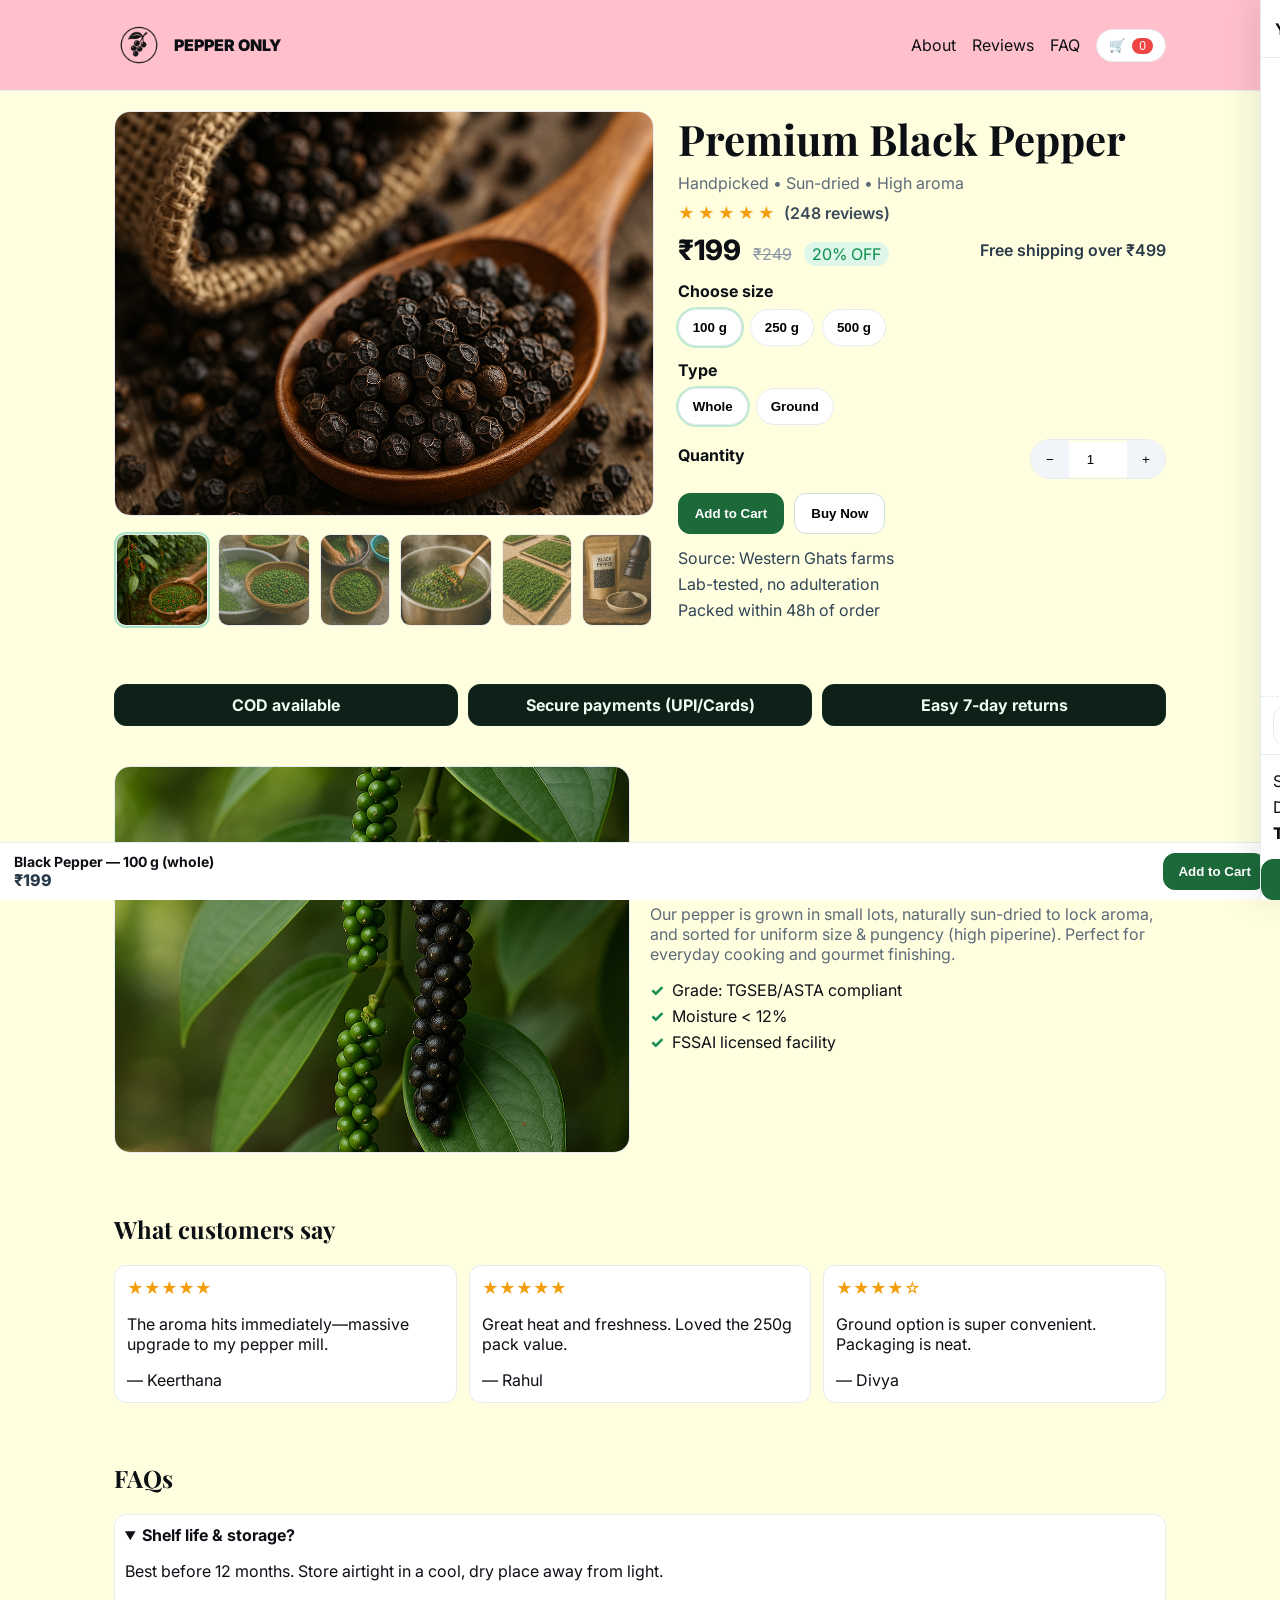
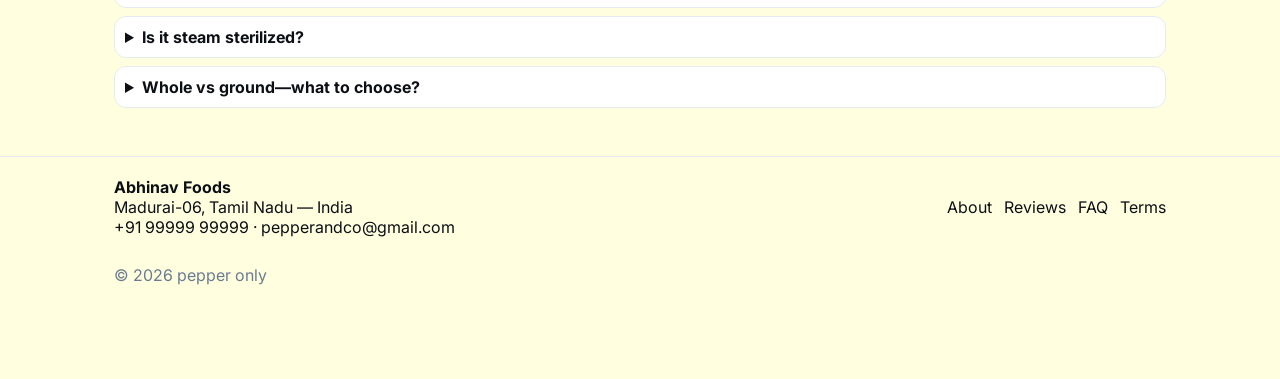
==== index.html @ df0f3487 "Initial commit (pepper site)" ====
<!doctype html>
<html lang="en">
<head>
  <meta charset="utf-8" />
  <meta name="viewport" content="width=device-width, initial-scale=1" />
  <title>Premium Black Pepper — Single Product Store</title>
  <meta name="description" content="Fresh, sun-dried premium black pepper. Whole & ground. Free shipping on orders over ₹499." />
  <link rel="preconnect" href="https://fonts.gstatic.com" crossorigin>
  <link href="https://fonts.googleapis.com/css2?family=Playfair+Display:wght@600&family=Inter:wght@400;600;800&display=swap" rel="stylesheet">
  <link rel="stylesheet" href="style.css" />
  <link rel="stylesheet" href="style.css?v=pepper_fix1">
  <script src="script.js?v=pepper_fix1" defer></script>

  <script type="application/ld+json">
  {
    "@context":"https://schema.org/",
    "@type":"Product",
    "name":"Premium Black Pepper",
    "image":["pepper1.png","pepper2.png","pepper3.png"],
    "description":"Fresh, bold aroma, high piperine content. Handpicked and sun-dried.",
    "brand":{"@type":"Brand","name":"Abhinav Foods"},
    "offers":{"@type":"Offer","priceCurrency":"INR","price":"199","availability":"https://schema.org/InStock"}
  }
  </script>
  <script>
  // paste your exact Web App URL that ends with /exec
  window.GS_WEBAPP_URL = "https://script.google.com/macros/s/AKfycbylDmZQ2lo8jhVNktpoNhdhgkB7zOcmfiHMbW0wkCZB1uaj_6yRbFtuyJUjTVruCbw/exec";
</script>
</head>
<body>

  <!-- NAV -->
  <header class="nav">
    <div class="container nav-inner">
      <a class="brand" href="#">
        <img src="logoo.png" alt="Brand" width="50" height="50">
        <span>PEPPER ONLY</span>
      </a>
      <nav class="menu">
        <a href="#about">About</a>
        <a href="#reviews">Reviews</a>
        <a href="#faq">FAQ</a>
        <button id="open-cart" class="icon-btn" aria-label="Open cart">🛒<span id="cart-count" class="badge">0</span></button>
      </nav>
    </div>
  </header>

  <!-- HERO / PRODUCT -->
  <main class="container product">
    <section class="gallery">
      <img id="heroImg" src="pepper.png" alt="Premium black pepper" class="hero-img">
     <div class="thumbs-scroll">
  <div class="thumbs">
    <img class="thumb active" src="p1.png" data-big="p1.png" alt="Main"      loading="lazy" width="300" height="300">
    <img class="thumb"         src="p2.png" data-big="p2.png" alt="Close up"  loading="lazy" width="300" height="300">
    <img class="thumb"         src="p3.png" data-big="p3.png" alt="Serving"   loading="lazy" width="300" height="300">
    <img class="thumb"         src="p4.png" data-big="p4.png" alt="Main"      loading="lazy" width="300" height="300">
    <img class="thumb"         src="p5.png" data-big="p5.png" alt="Close up"  loading="lazy" width="300" height="300">
    <img class="thumb"         src="p6.png" data-big="p6.png" alt="Serving"   loading="lazy" width="300" height="300">
  </div>
</div>

    </section>

    <section class="details">
      <h1>Premium Black Pepper</h1>
      <p class="subtitle">Handpicked • Sun-dried • High aroma</p>

      <div class="rating">★ ★ ★ ★ ★ <span>(248 reviews)</span></div>

      <div class="price-row">
        <div>
          <span id="price" class="price">₹199</span>
          <span class="mrp">₹249</span>
          <span class="off">20% OFF</span>
        </div>
        <div class="ship">Free shipping over ₹499</div>
      </div>

      <!-- Variant -->
      <div class="group">
        <label class="label">Choose size</label>
        <div class="pill-row" id="variants">
          <button class="pill active" data-variant="100" data-price="199">100 g</button>
          <button class="pill" data-variant="250" data-price="399">250 g</button>
          <button class="pill" data-variant="500" data-price="699">500 g</button>
        </div>
      </div>

      <!-- Grind -->
      <div class="group">
        <label class="label">Type</label>
        <div class="pill-row" id="types">
          <button class="pill active" data-type="whole">Whole</button>
          <button class="pill" data-type="ground">Ground</button>
        </div>
      </div>

      <!-- Qty -->
      <div class="group qty-row">
        <label class="label">Quantity</label>
        <div class="qty">
          <button class="step" id="minus" aria-label="Decrease">−</button>
          <input id="qty" type="number" value="1" min="1" inputmode="numeric" />
          <button class="step" id="plus" aria-label="Increase">+</button>
        </div>
      </div>

      <!-- Add -->
      <div class="actions">
        <button id="add" class="btn primary">Add to Cart</button>
        <button id="buy" class="btn ghost">Buy Now</button>
      </div>

      <ul class="bullets">
        <li>Source: Western Ghats farms</li>
        <li>Lab-tested, no adulteration</li>
        <li>Packed within 48h of order</li>
      </ul>
    </section>
  </main>

  <!-- INFO BANDS -->
  <section class="container bands">
    <div class="band">COD available</div>
    <div class="band">Secure payments (UPI/Cards)</div>
    <div class="band">Easy 7-day returns</div>
  </section>

  <!-- ABOUT -->
  <section id="about" class="container about">
    <div class="about-media">
      <img src="pepper2.png" alt="Pepper vines">
    </div>
    <div class="about-copy">
      <h2>Bold flavour. Pure quality.</h2>
      <p>Our pepper is grown in small lots, naturally sun-dried to lock aroma, and sorted for uniform size & pungency (high piperine). Perfect for everyday cooking and gourmet finishing.</p>
      <ul class="checks">
        <li>Grade: TGSEB/ASTA compliant</li>
        <li>Moisture &lt; 12%</li>
        <li>FSSAI licensed facility</li>
      </ul>
    </div>
  </section>

  <!-- REVIEWS -->
  <section id="reviews" class="container reviews">
    <h2>What customers say</h2>
    <div class="review-grid">
      <article class="rev">
        <p class="stars">★★★★★</p>
        <p>The aroma hits immediately—massive upgrade to my pepper mill.</p>
        <span>— Keerthana</span>
      </article>
      <article class="rev">
        <p class="stars">★★★★★</p>
        <p>Great heat and freshness. Loved the 250g pack value.</p>
        <span>— Rahul</span>
      </article>
      <article class="rev">
        <p class="stars">★★★★☆</p>
        <p>Ground option is super convenient. Packaging is neat.</p>
        <span>— Divya</span>
      </article>
    </div>
  </section>

  <!-- FAQ -->
  <section id="faq" class="container faq">
    <h2>FAQs</h2>
    <details open>
      <summary>Shelf life & storage?</summary>
      <p>Best before 12 months. Store airtight in a cool, dry place away from light.</p>
    </details>
    <details>
      <summary>Is it steam sterilized?</summary>
      <p>Yes, we ensure microbial safety while retaining flavour compounds.</p>
    </details>
    <details>
      <summary>Whole vs ground—what to choose?</summary>
      <p>Whole for grinders and long shelf life. Ground for convenience and quick marinades.</p>
    </details>
  </section>

  <!-- FOOTER -->
  <footer class="footer">
    <div class="container foot-inner">
      <div>
        <strong>Abhinav Foods</strong><br>
        Madurai-06, Tamil Nadu — India<br>
        <a href="tel:+919999999999">+91 99999 99999</a> · <a href="mailto:hello@example.com">pepperandco@gmail.com</a>
      </div>
      <div class="foot-links">
        <a href="#about">About</a><a href="#reviews">Reviews</a><a href="#faq">FAQ</a><a href="#">Terms</a>
      </div>
      <p class="copy">© <span id="y"></span> pepper only</p>
    </div>
  </footer>

  <!-- STICKY MOBILE BAR -->
  <div class="sticky-bar">
    <div><strong id="stickyTitle">Black Pepper — 100 g</strong><span id="stickyPrice">₹199</span></div>
    <button id="stickyAdd" class="btn primary small">Add to Cart</button>
  </div>

  <!-- CART DRAWER -->
  <aside id="cart" class="cart" aria-hidden="true">
    <div class="cart-head">
      <strong>Your Cart</strong>
      <button id="close-cart" class="icon-btn" aria-label="Close">✕</button>
    </div>
    <div id="cart-items" class="cart-items"></div>
    <div class="coupon">
      <input id="coupon" type="text" placeholder="Coupon code (PEPPER10)">
      <button id="apply" class="btn ghost small">Apply</button>
      <span id="couponMsg" class="coupon-msg"></span>
    </div>
    <div class="totals">
      <div><span>Subtotal</span><span id="sub">₹0</span></div>
      <div><span>Discount</span><span id="disc">₹0</span></div>
      <div class="grand"><span>Total</span><span id="grand">₹0</span></div>
    </div>
    <button id="checkout" class="btn primary wide">Checkout</button>
  </aside>

  <!-- Backdrop + Checkout Modal -->
  <div id="backdrop" class="backdrop"></div>

  <div id="chkModal" class="modal" aria-hidden="true" role="dialog" aria-modal="true">
    <div class="modal-card">
      <div class="modal-head">
        <strong>Customer Details</strong>
        <button id="chkClose" class="icon-btn" aria-label="Close">✕</button>
      </div>

      <form id="chkForm" class="modal-body">
        <div class="field">
          <label>Customer Name *</label>
          <input id="fName" name="customerName" type="text" required placeholder="Your full name">
        </div>
        <div class="field">
          <label>Phone *</label>
          <input id="fPhone" name="phone" type="tel" required placeholder="10-digit phone" pattern="[0-9]{10}">
        </div>
        <div class="field">
          <label>Email</label>
          <input id="fEmail" name="email" type="email" placeholder="you@example.com">
        </div>
        <div class="field">
          <label>Quantity (g / kg) *</label>
          <input id="fQty" name="quantity" type="text" required placeholder="e.g., 2 x 100g">
          <small class="muted">Defaults to items already in your cart</small>
        </div>
        <div class="field">
          <label>Address</label>
          <textarea id="fNotes" name="notes" rows="3" placeholder="Flat/Street, landmark, special instructions"></textarea>
        </div>
        <button id="chkSubmit" class="btn primary wide" type="submit">Submit Order</button>
        <p id="chkMsg" class="muted" style="margin-top:8px"></p>
      </form>
    </div>
  </div>

  <!-- Config (match Code.gs) -->
  <script>
    window.GS_WEBAPP_URL = "https://script.google.com/macros/s/AKfycbylDmZQ2lo8jhVNktpoNhdhgkB7zOcmfiHMbW0wkCZB1uaj_6yRbFtuyJUjTVruCbw/exec";   // <-- paste your /exec
    window.GS_TOKEN      = "4f089d0559d85884075864ba7dabe741c682c42afc731a898cff3dcdebb34c7f2adc6b1947d599d4de20d9f38d5d1be7562b0c452e389c2198da855120d22eb4";      // <-- same as CFG.TOKEN
  </script>
  <script src="script.js?v=pepper_20251031"></script>

  <script src="script.js" defer></script>
  <link rel="stylesheet" href="https://cdnjs.cloudflare.com/ajax/libs/font-awesome/6.5.0/css/all.min.css">
</body>
</html>
---- style.css ----
:root{
  --bg:rgb(255,255,224);
  --ink:#0c0f14; --muted:#5d6a79;
  --brand:#1c6a3a; --brand-2:#e9f6ef;
  --stroke:#e6ebf1; --panel:#f8fafc;
}
*{box-sizing:border-box}
html,body{margin:0;background:var(--bg);color:var(--ink);font-family:Inter,system-ui,Arial}
img{max-width:100%;display:block}
a{color:inherit;text-decoration:none}
.container{max-width:1100px;margin:auto;padding:20px}

/* NAV */
.nav{position:sticky;top:0;background:pink;border-bottom:0.5px solid var(--stroke);z-index:20}
.nav-inner{display:flex;align-items:center;justify-content:space-between;gap:12px}
.brand{display:flex;align-items:center;gap:10px;font-weight:1000}
.menu{display:flex;align-items:center;gap:16px}
.icon-btn{border:1px solid var(--stroke);background:#fff;border-radius:999px;padding:8px 12px;cursor:pointer}
.badge{background:#ef4444;color:#fff;border-radius:999px;padding:1px 7px;margin-left:6px;font-size:12px}

/* PRODUCT */
.product{display:grid;grid-template-columns:1.1fr .9fr;gap:24px;align-items:start}
@media (max-width:860px){.product{grid-template-columns:1fr}}
.gallery .hero-img{border-radius:16px;aspect-ratio:4/3;object-fit:cover;border:1px solid var(--stroke)}
.thumbs{display:flex;gap:10px;margin-top:10px}
.thumbs .thumb{width:90px;height:90px;object-fit:cover;border-radius:10px;border:1px solid var(--stroke);cursor:pointer;opacity:.8}
.thumbs .thumb.active{outline:2px solid #a8e4c4;opacity:1}
.details h1{font-family:"Playfair Display",serif;margin:0 0 6px;font-size:clamp(28px,5vw,42px)}
.subtitle{color:var(--muted);margin:0 0 10px}
.rating{color:#f59e0b;font-weight:800}
.rating span{color:#3a4a5a;font-weight:600;margin-left:6px}
.price-row{display:flex;align-items:center;justify-content:space-between;margin:10px 0}
.price{font-size:28px;font-weight:800}
.mrp{text-decoration:line-through;color:#8a97a6;margin-left:8px}
.off{color:#0a8f4b;background:#dff7ea;padding:2px 8px;border-radius:999px;margin-left:8px}
.ship{color:#2a3a49;font-weight:600}
.group{margin:14px 0}
.label{display:block;font-weight:700;margin-bottom:8px}
.pill-row{display:flex;gap:8px;flex-wrap:wrap}
.pill{border:1px solid var(--stroke);background:#fff;border-radius:999px;padding:10px 14px;font-weight:700;cursor:pointer}
.pill.active{box-shadow:0 0 0 2px #bfead1}
.qty-row{display:flex;align-items:center;justify-content:space-between}
.qty{display:inline-flex;align-items:center;border:1px solid var(--stroke);border-radius:999px;overflow:hidden}
.qty input{width:58px;text-align:center;border:0;padding:10px}
.step{width:38px;height:38px;border:0;background:#f1f5f9;cursor:pointer}
.step:active{transform:scale(.98)}
.actions{display:flex;gap:10px;margin:14px 0}
.btn{padding:12px 16px;border-radius:12px;border:1px solid #cfe0d9;background:#fff;font-weight:700;cursor:pointer}
.btn.primary{background:var(--brand);color:#fff;border-color:var(--brand)}
.btn.ghost{background:#fff}
.btn.small{padding:10px 14px}
.btn.wide{width:100%}
.btn:hover{background-color:pink}
.bullets{list-style:none;padding:0;margin:10px 0;color:#304457}
.bullets li{margin:6px 0}

/* BANDS / ABOUT / REVIEWS / FAQ (no change) */
.bands{display:grid;grid-template-columns:repeat(3,1fr);gap:10px;margin-top:10px}
.band{background:#0f2019;color:#eafff4;border:1px solid #0c2c1d;padding:10px 12px;border-radius:12px;text-align:center;font-weight:700}
@media (max-width:700px){.bands{grid-template-columns:1fr}}
.about{display:grid;grid-template-columns:1fr 1fr;gap:20px;align-items:center}
.about-media img{border-radius:16px;aspect-ratio:4/3;object-fit:cover;border:1px solid var(--stroke)}
.about h2{font-family:"Playfair Display",serif;margin:0 0 6px}
.about p{color:var(--muted)}
.checks{list-style:none;padding:0;margin:10px 0}
.checks li{padding-left:22px;position:relative;margin:6px 0}
.checks li::before{content:"✓";position:absolute;left:0;top:0;color:#178f55;font-weight:800}
@media (max-width:860px){.about{grid-template-columns:1fr}}
.reviews h2,.faq h2{font-family:"Playfair Display",serif}
.review-grid{display:grid;grid-template-columns:repeat(3,1fr);gap:12px}
.rev{background:#fff;border:1px solid var(--stroke);border-radius:12px;padding:12px}
.rev .stars{color:#f59e0b;margin:0}
@media (max-width:900px){.review-grid{grid-template-columns:1fr 1fr}}
@media (max-width:560px){.review-grid{grid-template-columns:1fr}}
.faq details{background:#fff;border:1px solid var(--stroke);border-radius:12px;margin:8px 0;padding:10px}
.faq summary{font-weight:700;cursor:pointer}

/* FOOTER */
.footer{border-top:1px solid var(--stroke);margin-top:20px}
.foot-inner{display:grid;grid-template-columns:1fr auto;gap:12px;align-items:center}
.foot-links{display:flex;gap:12px}
.copy{grid-column:1/-1;color:#6b7b8f}

/* STICKY BAR */
.sticky-bar{position:sticky;bottom:0;left:0;right:0;display:flex;justify-content:space-between;align-items:center;gap:10px;background:#fff;border-top:1px solid var(--stroke);padding:10px 14px}
.sticky-bar strong{font-size:14px;display:block}
.sticky-bar span{color:#2a3a49;font-weight:800}

/* CART DRAWER */
.cart{position:fixed;top:0;right:-380px;width:360px;height:100dvh;background:#fff;border-left:1px solid var(--stroke);box-shadow:-10px 0 30px rgba(0,0,0,.08);z-index:100;display:flex;flex-direction:column;transition:right .2s ease}
.cart.show{right:0}
.cart-head{display:flex;align-items:center;justify-content:space-between;padding:12px 14px;border-bottom:1px solid var(--stroke)}
.cart-items{padding:10px;display:grid;gap:10px;flex:1 1 auto;overflow:auto}
.line{display:grid;grid-template-columns:64px 1fr auto;gap:10px;align-items:center;border:1px solid var(--stroke);border-radius:12px;padding:8px}
.line img{width:64px;height:64px;object-fit:cover;border-radius:10px}
.line .name{font-weight:700}
.line .muted{color:#607080;font-size:13px}
.line .qty-sm{display:flex;align-items:center;gap:6px;margin-top:6px}
.line .qty-sm button{width:28px;height:28px;border:1px solid var(--stroke);background:#f1f5f9;border-radius:8px;cursor:pointer}
.remove{border:0;background:#fff;color:#ef4444;cursor:pointer}
.coupon{display:flex;gap:8px;padding:10px 12px;border-top:1px dashed var(--stroke)}
.coupon input{flex:1 1 auto;border:1px solid var(--stroke);border-radius:10px;padding:10px}
.coupon-msg{font-size:12px}
.totals{padding:10px 12px;border-top:1px solid var(--stroke)}
.totals > div{display:flex;justify-content:space-between;margin:6px 0}
.totals .grand{font-weight:800}

/* Backdrop + Modal */
.backdrop{position:fixed;inset:0;background:rgba(0,0,0,.35);opacity:0;visibility:hidden;transition:.2s;z-index:90}
.backdrop.show{opacity:1;visibility:visible}

.modal{position:fixed;inset:0;display:grid;place-items:center;opacity:0;visibility:hidden;transition:.2s;z-index:120}
.modal.show{opacity:1;visibility:visible}
.modal-card{width:min(520px,92vw);background:#fff;border:1px solid var(--stroke);border-radius:14px;box-shadow:0 20px 50px rgba(0,0,0,.18);overflow:hidden}
.modal-head{display:flex;justify-content:space-between;align-items:center;padding:12px 14px;border-bottom:1px solid var(--stroke)}
.modal-body{display:grid;gap:10px;padding:12px 14px}
.field label{font-weight:700}
.field input,.field textarea{width:100%;padding:10px;border:1px solid var(--stroke);border-radius:10px}
.muted{color:#607080;font-size:13px}
/* ================================
   Device-tuned breakpoints (ADD AT END)
   Phone  <= 599px
   Phablet 600–767px
   Tablet  768–1024px
   Laptop  1025–1439px
   Wide    >= 1440px
   ================================ */

/* ---------- phones (<=599) ---------- */
@media (max-width: 599px){
  .container{ padding-inline:14px; }
  .nav-inner{ gap:10px; }
  .menu{ gap:10px; }
  .gallery .hero-img{ aspect-ratio: 1/1; }         /* taller hero for phones */
  .thumbs .thumb{ width:72px; height:72px; }       /* bigger tap targets */
  .price-row{ align-items:flex-start; }
  .actions{ flex-direction:column; }
  .btn{ width:100%; }
  .qty input{ width:58px; }
  .bands{ grid-template-columns:1fr; }
  .about{ grid-template-columns:1fr; }
  .review-grid{ grid-template-columns:1fr; }
  .cart{ width: 96vw; }                            /* drawer almost full width */
  .modal-card{ width: 100vw; height: 100dvh; border-radius:0; }
  .modal-body{ max-height: calc(100dvh - 56px); overflow:auto; }
  .sticky-bar{ display:flex; }                      /* show mobile buy bar */
}

/* ---------- big phones / small tablets (600–767) ---------- */
@media (min-width:600px) and (max-width:767px){
  .container{ padding-inline:18px; }
  .product{ grid-template-columns: 1fr; }
  .gallery .hero-img{ aspect-ratio: 4/3; }
  .thumbs .thumb{ width:84px; height:84px; }
  .btn.small{ font-size: 14px; }
  .cart{ width: 92vw; }
  .modal-card{ width: min(520px, 96vw); }
}

/* ---------- tablets (768–1024) ---------- */
@media (min-width:768px) and (max-width:1024px){
  .container{ padding-inline:22px; }
  .product{ grid-template-columns: 1fr 1fr; gap: 22px; }
  .thumbs .thumb{ width:90px; height:90px; }
  .sticky-bar{ display:none; }                     /* buttons visible on page */
  .foot-inner{ grid-template-columns: 1fr 1fr; }
  .cart{ width: 420px; }
}

/* ---------- laptops (1025–1439) ---------- */
@media (min-width:1025px) and (max-width:1439px){
  .container{ padding-inline:24px; }
  .product{ grid-template-columns: 1.05fr .95fr; }
  .gallery .hero-img{ aspect-ratio: 4/3; }
  .thumbs .thumb{ width:92px; height:92px; }
  .cart{ width: 400px; }
}

/* ---------- wide desktops (>=1440) ---------- */
@media (min-width:1440px){
  .container{ max-width: 1200px; }
  .product{ grid-template-columns: 1.1fr .9fr; gap: 28px; }
  .gallery .hero-img{ aspect-ratio: 16/12; }
  .thumbs .thumb{ width:96px; height:96px; }
  .cart{ width: 440px; }
}

/* ---------- fine polish ---------- */
@media (hover:hover){
  .thumbs .thumb:hover{ outline:2px solid #bfead1; opacity:1; }
  .pill:hover{ background:#fff7ff; }
}

/* avoid horizontal jiggle on iOS when drawer/modal open */
@supports (height: 100dvh){
  .cart{ height: 100dvh; }
  .modal-card{ max-height: 100dvh; }
}
@media (max-width: 599px){
  .sticky-bar{padding-bottom:12px}
  body{padding-bottom:64px;}  /* gives room so bar doesn’t overlap text */
}
@media (max-width: 599px){
  .gallery .hero-img{ aspect-ratio: 4/5; object-fit: cover; }
}
/* Thumb strip polish */
.thumbs-scroll{padding:8px 2px; overscroll-behavior-x:contain;}
.thumbs .thumb{
  background:#fff; border:1px solid var(--stroke);
  border-radius:10px; object-fit:cover;
}
@media (max-width: 560px){
  .thumbs{
    display:grid;
    grid-template-columns: repeat(4, 1fr); /* first row: 4 */
    gap:10px;
  }
  .thumbs .thumb{ width:100%; height:90px; object-fit:cover; }
  .thumbs .thumb:nth-last-child(2),
  .thumbs .thumb:last-child{
    grid-column: span 2; /* last two expand to 2 columns on row 2 */
  }
}
---- style.css ----
:root{
  --bg:rgb(255,255,224);
  --ink:#0c0f14; --muted:#5d6a79;
  --brand:#1c6a3a; --brand-2:#e9f6ef;
  --stroke:#e6ebf1; --panel:#f8fafc;
}
*{box-sizing:border-box}
html,body{margin:0;background:var(--bg);color:var(--ink);font-family:Inter,system-ui,Arial}
img{max-width:100%;display:block}
a{color:inherit;text-decoration:none}
.container{max-width:1100px;margin:auto;padding:20px}

/* NAV */
.nav{position:sticky;top:0;background:pink;border-bottom:0.5px solid var(--stroke);z-index:20}
.nav-inner{display:flex;align-items:center;justify-content:space-between;gap:12px}
.brand{display:flex;align-items:center;gap:10px;font-weight:1000}
.menu{display:flex;align-items:center;gap:16px}
.icon-btn{border:1px solid var(--stroke);background:#fff;border-radius:999px;padding:8px 12px;cursor:pointer}
.badge{background:#ef4444;color:#fff;border-radius:999px;padding:1px 7px;margin-left:6px;font-size:12px}

/* PRODUCT */
.product{display:grid;grid-template-columns:1.1fr .9fr;gap:24px;align-items:start}
@media (max-width:860px){.product{grid-template-columns:1fr}}
.gallery .hero-img{border-radius:16px;aspect-ratio:4/3;object-fit:cover;border:1px solid var(--stroke)}
.thumbs{display:flex;gap:10px;margin-top:10px}
.thumbs .thumb{width:90px;height:90px;object-fit:cover;border-radius:10px;border:1px solid var(--stroke);cursor:pointer;opacity:.8}
.thumbs .thumb.active{outline:2px solid #a8e4c4;opacity:1}
.details h1{font-family:"Playfair Display",serif;margin:0 0 6px;font-size:clamp(28px,5vw,42px)}
.subtitle{color:var(--muted);margin:0 0 10px}
.rating{color:#f59e0b;font-weight:800}
.rating span{color:#3a4a5a;font-weight:600;margin-left:6px}
.price-row{display:flex;align-items:center;justify-content:space-between;margin:10px 0}
.price{font-size:28px;font-weight:800}
.mrp{text-decoration:line-through;color:#8a97a6;margin-left:8px}
.off{color:#0a8f4b;background:#dff7ea;padding:2px 8px;border-radius:999px;margin-left:8px}
.ship{color:#2a3a49;font-weight:600}
.group{margin:14px 0}
.label{display:block;font-weight:700;margin-bottom:8px}
.pill-row{display:flex;gap:8px;flex-wrap:wrap}
.pill{border:1px solid var(--stroke);background:#fff;border-radius:999px;padding:10px 14px;font-weight:700;cursor:pointer}
.pill.active{box-shadow:0 0 0 2px #bfead1}
.qty-row{display:flex;align-items:center;justify-content:space-between}
.qty{display:inline-flex;align-items:center;border:1px solid var(--stroke);border-radius:999px;overflow:hidden}
.qty input{width:58px;text-align:center;border:0;padding:10px}
.step{width:38px;height:38px;border:0;background:#f1f5f9;cursor:pointer}
.step:active{transform:scale(.98)}
.actions{display:flex;gap:10px;margin:14px 0}
.btn{padding:12px 16px;border-radius:12px;border:1px solid #cfe0d9;background:#fff;font-weight:700;cursor:pointer}
.btn.primary{background:var(--brand);color:#fff;border-color:var(--brand)}
.btn.ghost{background:#fff}
.btn.small{padding:10px 14px}
.btn.wide{width:100%}
.btn:hover{background-color:pink}
.bullets{list-style:none;padding:0;margin:10px 0;color:#304457}
.bullets li{margin:6px 0}

/* BANDS / ABOUT / REVIEWS / FAQ (no change) */
.bands{display:grid;grid-template-columns:repeat(3,1fr);gap:10px;margin-top:10px}
.band{background:#0f2019;color:#eafff4;border:1px solid #0c2c1d;padding:10px 12px;border-radius:12px;text-align:center;font-weight:700}
@media (max-width:700px){.bands{grid-template-columns:1fr}}
.about{display:grid;grid-template-columns:1fr 1fr;gap:20px;align-items:center}
.about-media img{border-radius:16px;aspect-ratio:4/3;object-fit:cover;border:1px solid var(--stroke)}
.about h2{font-family:"Playfair Display",serif;margin:0 0 6px}
.about p{color:var(--muted)}
.checks{list-style:none;padding:0;margin:10px 0}
.checks li{padding-left:22px;position:relative;margin:6px 0}
.checks li::before{content:"✓";position:absolute;left:0;top:0;color:#178f55;font-weight:800}
@media (max-width:860px){.about{grid-template-columns:1fr}}
.reviews h2,.faq h2{font-family:"Playfair Display",serif}
.review-grid{display:grid;grid-template-columns:repeat(3,1fr);gap:12px}
.rev{background:#fff;border:1px solid var(--stroke);border-radius:12px;padding:12px}
.rev .stars{color:#f59e0b;margin:0}
@media (max-width:900px){.review-grid{grid-template-columns:1fr 1fr}}
@media (max-width:560px){.review-grid{grid-template-columns:1fr}}
.faq details{background:#fff;border:1px solid var(--stroke);border-radius:12px;margin:8px 0;padding:10px}
.faq summary{font-weight:700;cursor:pointer}

/* FOOTER */
.footer{border-top:1px solid var(--stroke);margin-top:20px}
.foot-inner{display:grid;grid-template-columns:1fr auto;gap:12px;align-items:center}
.foot-links{display:flex;gap:12px}
.copy{grid-column:1/-1;color:#6b7b8f}

/* STICKY BAR */
.sticky-bar{position:sticky;bottom:0;left:0;right:0;display:flex;justify-content:space-between;align-items:center;gap:10px;background:#fff;border-top:1px solid var(--stroke);padding:10px 14px}
.sticky-bar strong{font-size:14px;display:block}
.sticky-bar span{color:#2a3a49;font-weight:800}

/* CART DRAWER */
.cart{position:fixed;top:0;right:-380px;width:360px;height:100dvh;background:#fff;border-left:1px solid var(--stroke);box-shadow:-10px 0 30px rgba(0,0,0,.08);z-index:100;display:flex;flex-direction:column;transition:right .2s ease}
.cart.show{right:0}
.cart-head{display:flex;align-items:center;justify-content:space-between;padding:12px 14px;border-bottom:1px solid var(--stroke)}
.cart-items{padding:10px;display:grid;gap:10px;flex:1 1 auto;overflow:auto}
.line{display:grid;grid-template-columns:64px 1fr auto;gap:10px;align-items:center;border:1px solid var(--stroke);border-radius:12px;padding:8px}
.line img{width:64px;height:64px;object-fit:cover;border-radius:10px}
.line .name{font-weight:700}
.line .muted{color:#607080;font-size:13px}
.line .qty-sm{display:flex;align-items:center;gap:6px;margin-top:6px}
.line .qty-sm button{width:28px;height:28px;border:1px solid var(--stroke);background:#f1f5f9;border-radius:8px;cursor:pointer}
.remove{border:0;background:#fff;color:#ef4444;cursor:pointer}
.coupon{display:flex;gap:8px;padding:10px 12px;border-top:1px dashed var(--stroke)}
.coupon input{flex:1 1 auto;border:1px solid var(--stroke);border-radius:10px;padding:10px}
.coupon-msg{font-size:12px}
.totals{padding:10px 12px;border-top:1px solid var(--stroke)}
.totals > div{display:flex;justify-content:space-between;margin:6px 0}
.totals .grand{font-weight:800}

/* Backdrop + Modal */
.backdrop{position:fixed;inset:0;background:rgba(0,0,0,.35);opacity:0;visibility:hidden;transition:.2s;z-index:90}
.backdrop.show{opacity:1;visibility:visible}

.modal{position:fixed;inset:0;display:grid;place-items:center;opacity:0;visibility:hidden;transition:.2s;z-index:120}
.modal.show{opacity:1;visibility:visible}
.modal-card{width:min(520px,92vw);background:#fff;border:1px solid var(--stroke);border-radius:14px;box-shadow:0 20px 50px rgba(0,0,0,.18);overflow:hidden}
.modal-head{display:flex;justify-content:space-between;align-items:center;padding:12px 14px;border-bottom:1px solid var(--stroke)}
.modal-body{display:grid;gap:10px;padding:12px 14px}
.field label{font-weight:700}
.field input,.field textarea{width:100%;padding:10px;border:1px solid var(--stroke);border-radius:10px}
.muted{color:#607080;font-size:13px}
/* ================================
   Device-tuned breakpoints (ADD AT END)
   Phone  <= 599px
   Phablet 600–767px
   Tablet  768–1024px
   Laptop  1025–1439px
   Wide    >= 1440px
   ================================ */

/* ---------- phones (<=599) ---------- */
@media (max-width: 599px){
  .container{ padding-inline:14px; }
  .nav-inner{ gap:10px; }
  .menu{ gap:10px; }
  .gallery .hero-img{ aspect-ratio: 1/1; }         /* taller hero for phones */
  .thumbs .thumb{ width:72px; height:72px; }       /* bigger tap targets */
  .price-row{ align-items:flex-start; }
  .actions{ flex-direction:column; }
  .btn{ width:100%; }
  .qty input{ width:58px; }
  .bands{ grid-template-columns:1fr; }
  .about{ grid-template-columns:1fr; }
  .review-grid{ grid-template-columns:1fr; }
  .cart{ width: 96vw; }                            /* drawer almost full width */
  .modal-card{ width: 100vw; height: 100dvh; border-radius:0; }
  .modal-body{ max-height: calc(100dvh - 56px); overflow:auto; }
  .sticky-bar{ display:flex; }                      /* show mobile buy bar */
}

/* ---------- big phones / small tablets (600–767) ---------- */
@media (min-width:600px) and (max-width:767px){
  .container{ padding-inline:18px; }
  .product{ grid-template-columns: 1fr; }
  .gallery .hero-img{ aspect-ratio: 4/3; }
  .thumbs .thumb{ width:84px; height:84px; }
  .btn.small{ font-size: 14px; }
  .cart{ width: 92vw; }
  .modal-card{ width: min(520px, 96vw); }
}

/* ---------- tablets (768–1024) ---------- */
@media (min-width:768px) and (max-width:1024px){
  .container{ padding-inline:22px; }
  .product{ grid-template-columns: 1fr 1fr; gap: 22px; }
  .thumbs .thumb{ width:90px; height:90px; }
  .sticky-bar{ display:none; }                     /* buttons visible on page */
  .foot-inner{ grid-template-columns: 1fr 1fr; }
  .cart{ width: 420px; }
}

/* ---------- laptops (1025–1439) ---------- */
@media (min-width:1025px) and (max-width:1439px){
  .container{ padding-inline:24px; }
  .product{ grid-template-columns: 1.05fr .95fr; }
  .gallery .hero-img{ aspect-ratio: 4/3; }
  .thumbs .thumb{ width:92px; height:92px; }
  .cart{ width: 400px; }
}

/* ---------- wide desktops (>=1440) ---------- */
@media (min-width:1440px){
  .container{ max-width: 1200px; }
  .product{ grid-template-columns: 1.1fr .9fr; gap: 28px; }
  .gallery .hero-img{ aspect-ratio: 16/12; }
  .thumbs .thumb{ width:96px; height:96px; }
  .cart{ width: 440px; }
}

/* ---------- fine polish ---------- */
@media (hover:hover){
  .thumbs .thumb:hover{ outline:2px solid #bfead1; opacity:1; }
  .pill:hover{ background:#fff7ff; }
}

/* avoid horizontal jiggle on iOS when drawer/modal open */
@supports (height: 100dvh){
  .cart{ height: 100dvh; }
  .modal-card{ max-height: 100dvh; }
}
@media (max-width: 599px){
  .sticky-bar{padding-bottom:12px}
  body{padding-bottom:64px;}  /* gives room so bar doesn’t overlap text */
}
@media (max-width: 599px){
  .gallery .hero-img{ aspect-ratio: 4/5; object-fit: cover; }
}
/* Thumb strip polish */
.thumbs-scroll{padding:8px 2px; overscroll-behavior-x:contain;}
.thumbs .thumb{
  background:#fff; border:1px solid var(--stroke);
  border-radius:10px; object-fit:cover;
}
@media (max-width: 560px){
  .thumbs{
    display:grid;
    grid-template-columns: repeat(4, 1fr); /* first row: 4 */
    gap:10px;
  }
  .thumbs .thumb{ width:100%; height:90px; object-fit:cover; }
  .thumbs .thumb:nth-last-child(2),
  .thumbs .thumb:last-child{
    grid-column: span 2; /* last two expand to 2 columns on row 2 */
  }
}
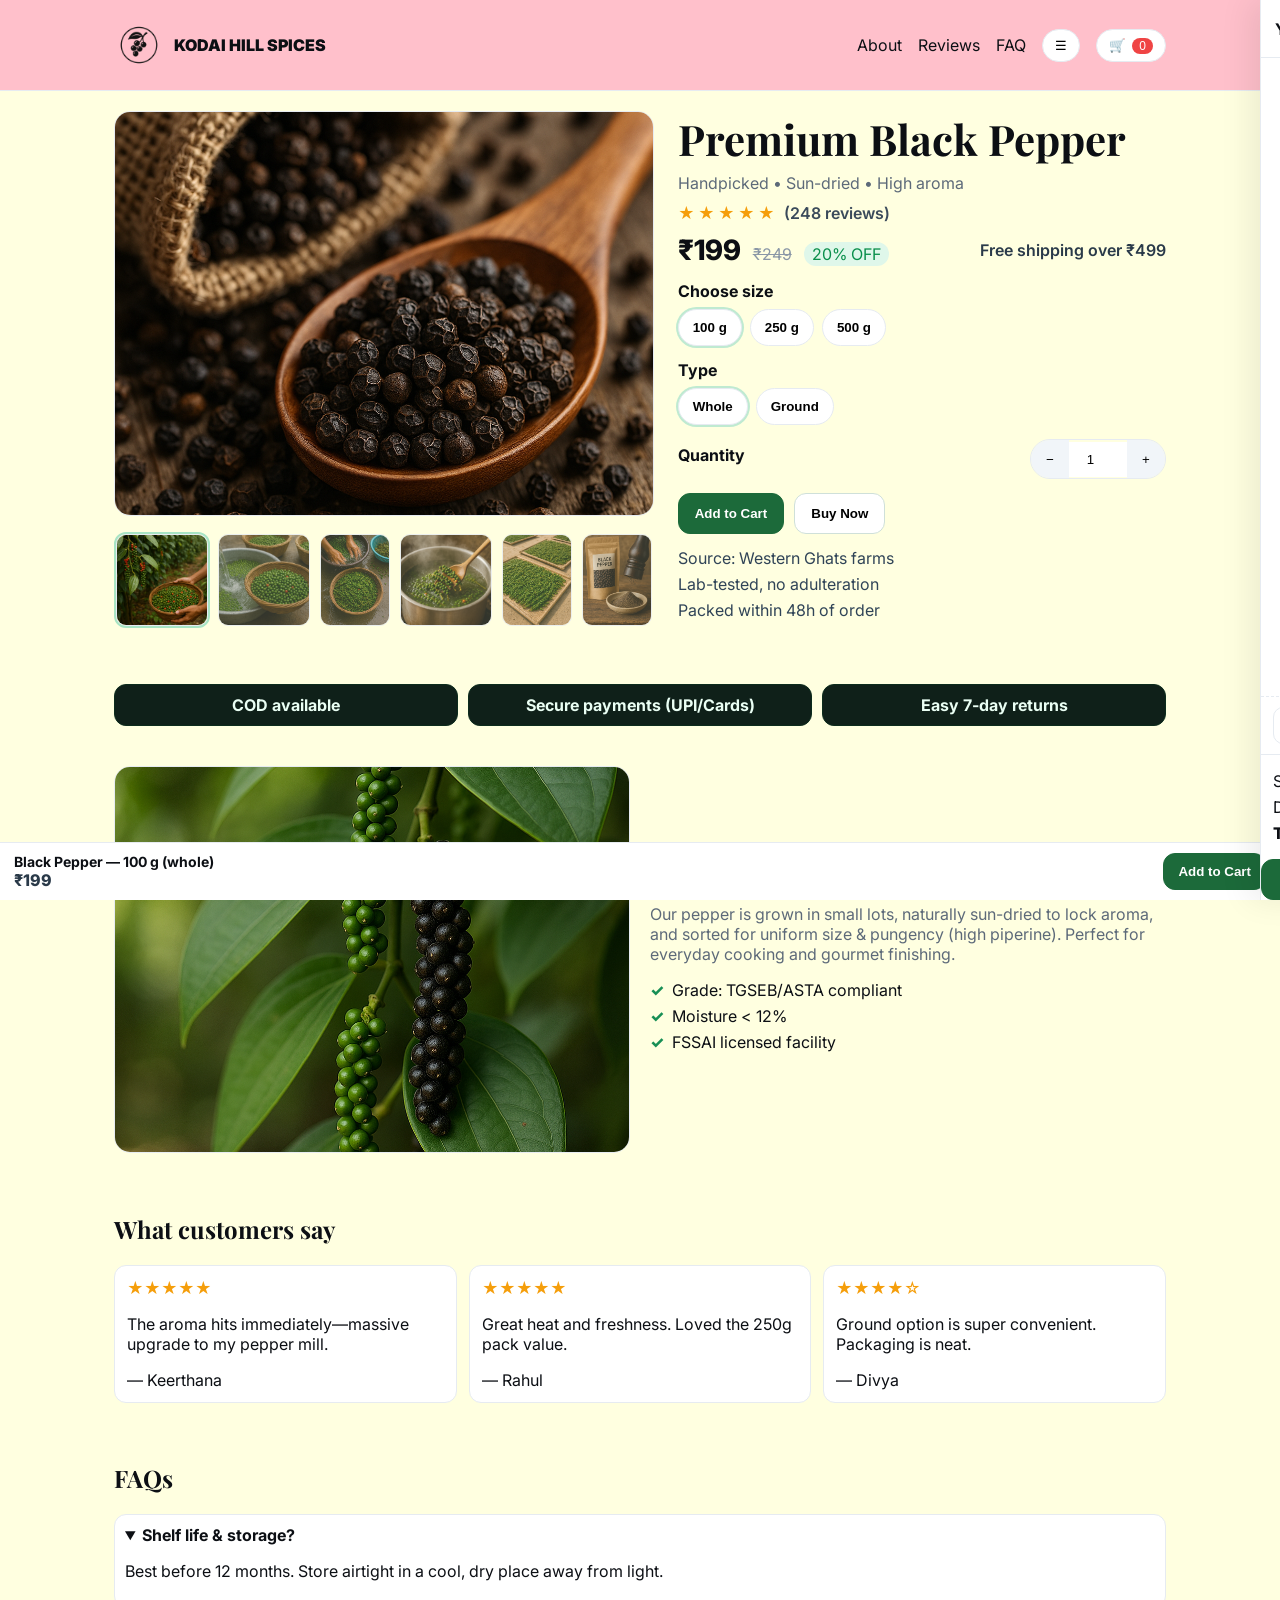
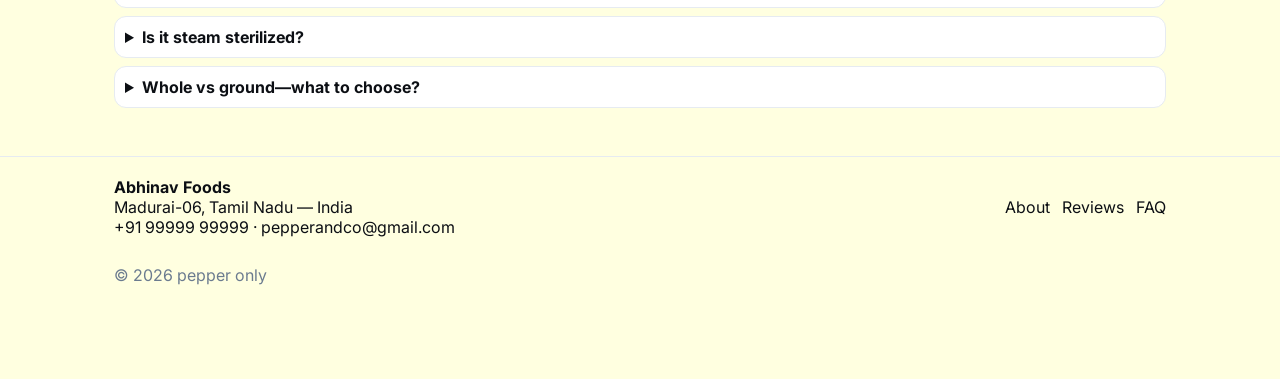
==== commit 42cf524f: "add images and headings" ====
--- a/index.html
+++ b/index.html
@@ -15,10 +15,10 @@
   {
     "@context":"https://schema.org/",
     "@type":"Product",
-    "name":"Premium Black Pepper",
+    "name":"KODAI HILL SPICES",
     "image":["pepper1.png","pepper2.png","pepper3.png"],
     "description":"Fresh, bold aroma, high piperine content. Handpicked and sun-dried.",
-    "brand":{"@type":"Brand","name":"Abhinav Foods"},
+    "brand":{"@type":"Brand","name":"VAGR Foods"},
     "offers":{"@type":"Offer","priceCurrency":"INR","price":"199","availability":"https://schema.org/InStock"}
   }
   </script>
@@ -34,13 +34,18 @@
     <div class="container nav-inner">
       <a class="brand" href="#">
         <img src="logoo.png" alt="Brand" width="50" height="50">
-        <span>PEPPER ONLY</span>
+        <span>KODAI HILL SPICES</span>
       </a>
       <nav class="menu">
         <a href="#about">About</a>
         <a href="#reviews">Reviews</a>
         <a href="#faq">FAQ</a>
-        <button id="open-cart" class="icon-btn" aria-label="Open cart">🛒<span id="cart-count" class="badge">0</span></button>
+      <button id="hamb" class="icon-btn hamb" aria-label="Menu">☰</button>
+
+  <button id="open-cart" class="icon-btn" aria-label="Open cart">
+    🛒<span id="cart-count" class="badge">0</span>
+  </button>
+      
       </nav>
     </div>
   </header>
@@ -191,7 +196,7 @@
         <a href="tel:+919999999999">+91 99999 99999</a> · <a href="mailto:hello@example.com">pepperandco@gmail.com</a>
       </div>
       <div class="foot-links">
-        <a href="#about">About</a><a href="#reviews">Reviews</a><a href="#faq">FAQ</a><a href="#">Terms</a>
+        <a href="#about">About</a><a href="#reviews">Reviews</a><a href="#faq">FAQ</a>
       </div>
       <p class="copy">© <span id="y"></span> pepper only</p>
     </div>
